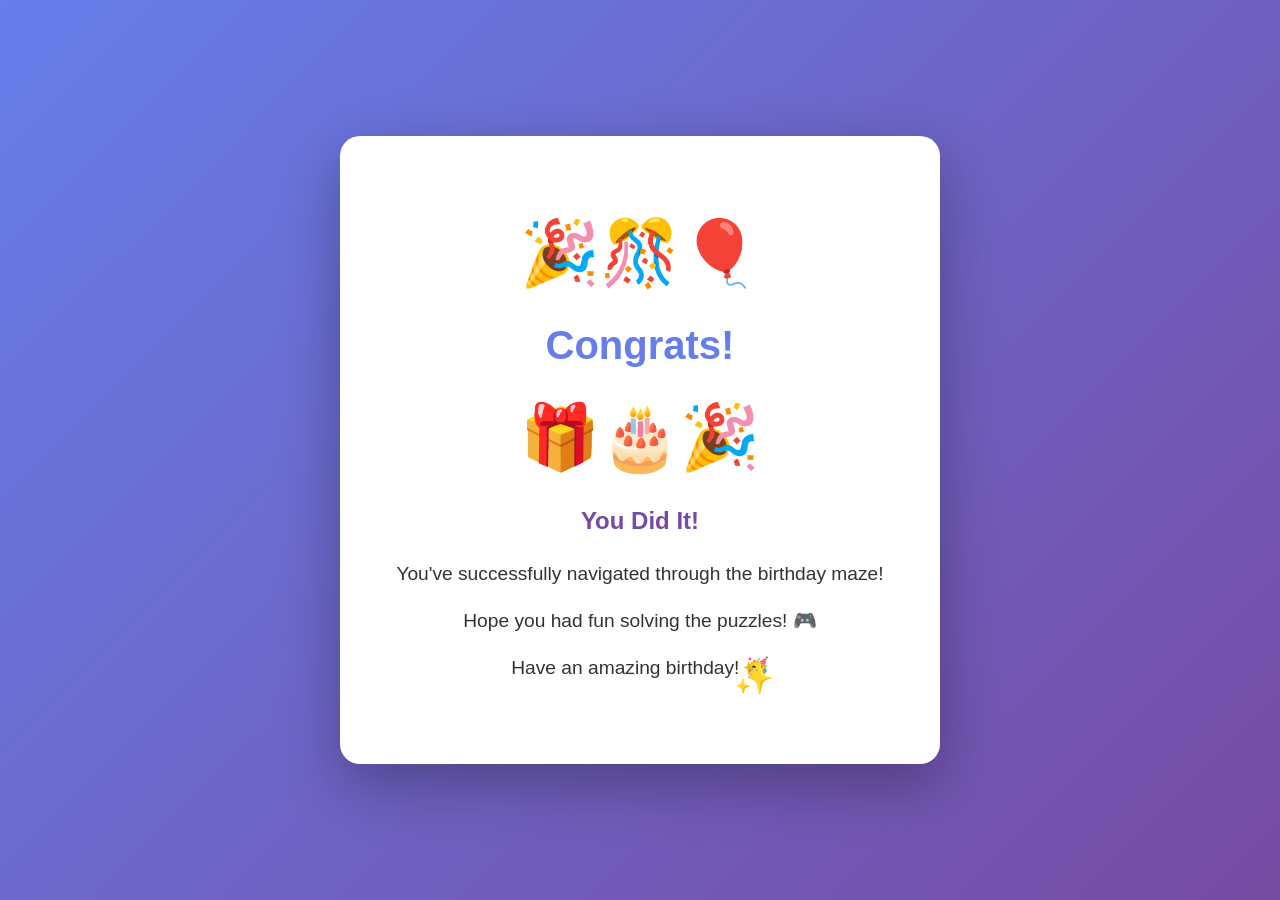
==== congrats.html @ f957e98f "Initial commit: Birthday maze puzzle website Created an interactive birthday maze with multiple puzz" ====
<!DOCTYPE html>
<html lang="en">
<head>
    <meta charset="UTF-8">
    <meta name="viewport" content="width=device-width, initial-scale=1.0">
    <title>Congratulations!</title>
    <link rel="stylesheet" href="style.css">
    <style>
        .firework {
            position: fixed;
            font-size: 2rem;
            animation: explode 2s ease-out infinite;
        }

        @keyframes explode {
            0% {
                transform: scale(0);
                opacity: 1;
            }
            100% {
                transform: scale(3);
                opacity: 0;
            }
        }

        .celebration {
            animation: bounce 1s ease-in-out infinite;
        }

        @keyframes bounce {
            0%, 100% { transform: translateY(0); }
            50% { transform: translateY(-20px); }
        }
    </style>
</head>
<body>
    <div class="container">
        <div class="celebration">
            <div class="congrats">🎉🎊🎈</div>
            <h1>Congrats!</h1>
            <div class="congrats">🎁🎂🎉</div>
        </div>
        <div class="content">
            <h2>You Did It!</h2>
            <p>You've successfully navigated through the birthday maze!</p>
            <p>Hope you had fun solving the puzzles! 🎮</p>
            <p>Have an amazing birthday! 🥳</p>
        </div>
    </div>

    <script>
        // Create random fireworks
        function createFirework() {
            const firework = document.createElement('div');
            firework.className = 'firework';
            firework.textContent = ['🎆', '✨', '⭐', '💫'][Math.floor(Math.random() * 4)];
            firework.style.left = Math.random() * window.innerWidth + 'px';
            firework.style.top = Math.random() * window.innerHeight + 'px';
            document.body.appendChild(firework);

            setTimeout(() => {
                firework.remove();
            }, 2000);
        }

        setInterval(createFirework, 500);
    </script>
</body>
</html>
---- style.css ----
* {
    margin: 0;
    padding: 0;
    box-sizing: border-box;
}

body {
    font-family: 'Arial', sans-serif;
    background: linear-gradient(135deg, #667eea 0%, #764ba2 100%);
    min-height: 100vh;
    display: flex;
    justify-content: center;
    align-items: center;
    color: #333;
}

.container {
    background: white;
    padding: 3rem;
    border-radius: 20px;
    box-shadow: 0 20px 60px rgba(0,0,0,0.3);
    max-width: 600px;
    width: 90%;
    text-align: center;
    animation: fadeIn 0.5s ease-in;
}

@keyframes fadeIn {
    from {
        opacity: 0;
        transform: translateY(20px);
    }
    to {
        opacity: 1;
        transform: translateY(0);
    }
}

h1 {
    color: #667eea;
    margin-bottom: 2rem;
    font-size: 2.5rem;
}

h2 {
    color: #764ba2;
    margin-bottom: 1.5rem;
}

.content {
    margin: 2rem 0;
}

p {
    font-size: 1.2rem;
    line-height: 1.6;
    margin-bottom: 1rem;
}

button, .start-btn, .door, .choice-btn {
    background: linear-gradient(135deg, #667eea 0%, #764ba2 100%);
    color: white;
    border: none;
    padding: 1rem 2rem;
    font-size: 1.1rem;
    border-radius: 50px;
    cursor: pointer;
    margin: 0.5rem;
    transition: transform 0.2s, box-shadow 0.2s;
    font-weight: bold;
}

button:hover, .start-btn:hover, .door:hover, .choice-btn:hover {
    transform: translateY(-3px);
    box-shadow: 0 10px 20px rgba(0,0,0,0.2);
}

button:active, .start-btn:active, .door:active, .choice-btn:active {
    transform: translateY(-1px);
}

.puzzle-input {
    padding: 0.8rem;
    font-size: 1.1rem;
    border: 2px solid #667eea;
    border-radius: 10px;
    margin: 1rem 0;
    width: 200px;
    text-align: center;
}

.doors-container {
    display: flex;
    justify-content: center;
    gap: 1rem;
    flex-wrap: wrap;
    margin-top: 2rem;
}

.door {
    font-size: 3rem;
    padding: 1.5rem;
    min-width: 100px;
}

.riddle {
    background: #f0f0f0;
    padding: 1.5rem;
    border-radius: 10px;
    margin: 1.5rem 0;
    font-style: italic;
    border-left: 4px solid #667eea;
}

.error-message {
    color: #e74c3c;
    font-weight: bold;
    margin-top: 1rem;
}

.success-message {
    color: #27ae60;
    font-weight: bold;
    margin-top: 1rem;
}

.congrats {
    font-size: 4rem;
    margin: 2rem 0;
}

.choices {
    display: flex;
    flex-direction: column;
    gap: 1rem;
    margin-top: 2rem;
}

.choice-btn {
    width: 100%;
    padding: 1.5rem;
    text-align: left;
}
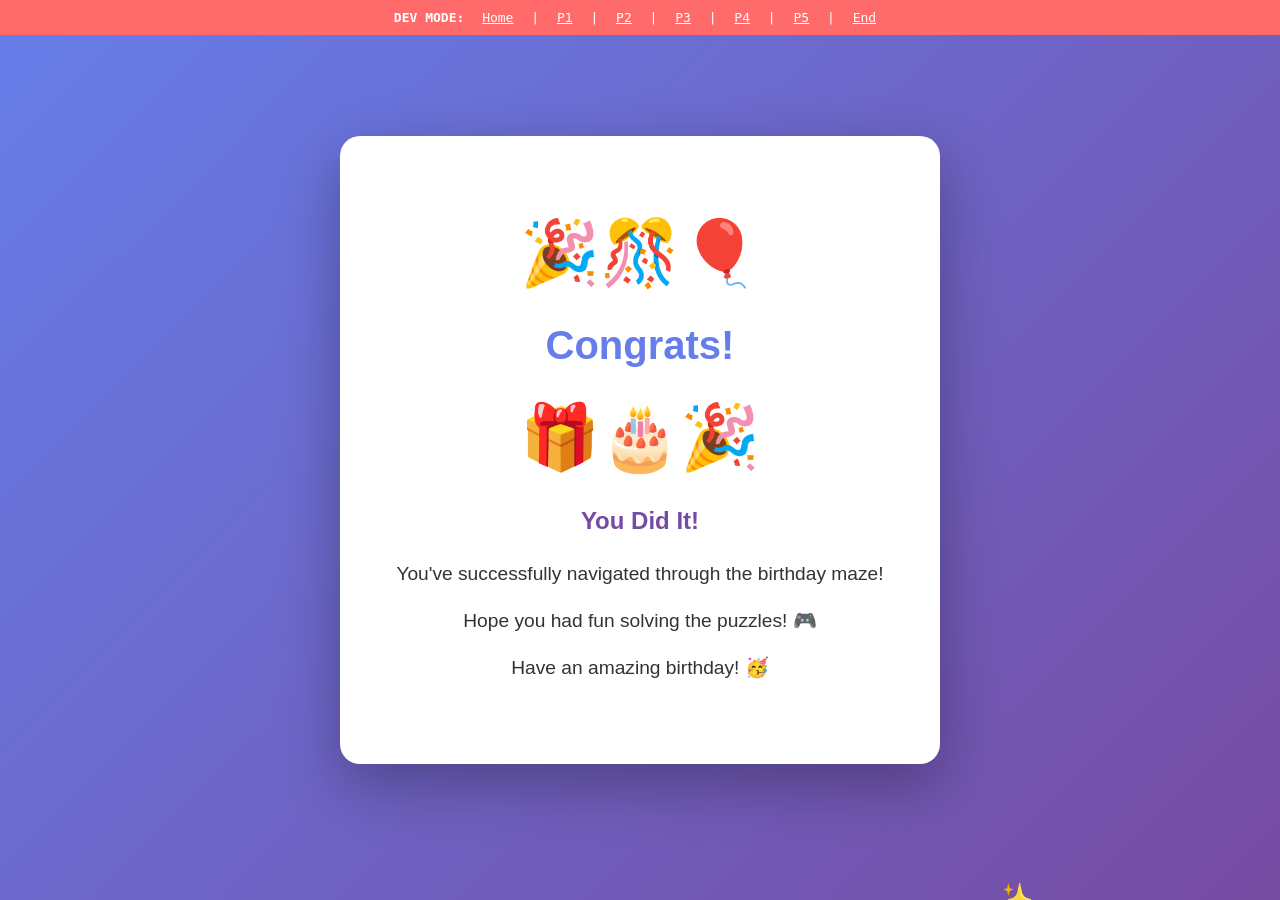
==== commit df9c7f05: "Update Pokemon battle and add dev navigation - Swap battle roles: player is now the dirt dog, enemy " ====
--- a/congrats.html
+++ b/congrats.html
@@ -34,6 +34,18 @@
     </style>
 </head>
 <body>
+    <!-- DEV NAV - REMOVE BEFORE GIFTING -->
+    <div style="background: #ff6b6b; color: white; padding: 10px; text-align: center; font-family: monospace; position: fixed; top: 0; left: 0; right: 0; z-index: 9999;">
+        <strong>DEV MODE:</strong>
+        <a href="index.html" style="color: white; margin: 0 10px;">Home</a> |
+        <a href="puzzle1.html" style="color: white; margin: 0 10px;">P1</a> |
+        <a href="puzzle2.html" style="color: white; margin: 0 10px;">P2</a> |
+        <a href="puzzle3.html" style="color: white; margin: 0 10px;">P3</a> |
+        <a href="puzzle4.html" style="color: white; margin: 0 10px;">P4</a> |
+        <a href="puzzle5.html" style="color: white; margin: 0 10px;">P5</a> |
+        <a href="congrats.html" style="color: white; margin: 0 10px;">End</a>
+    </div>
+    <div style="height: 50px;"></div>
     <div class="container">
         <div class="celebration">
             <div class="congrats">🎉🎊🎈</div>
